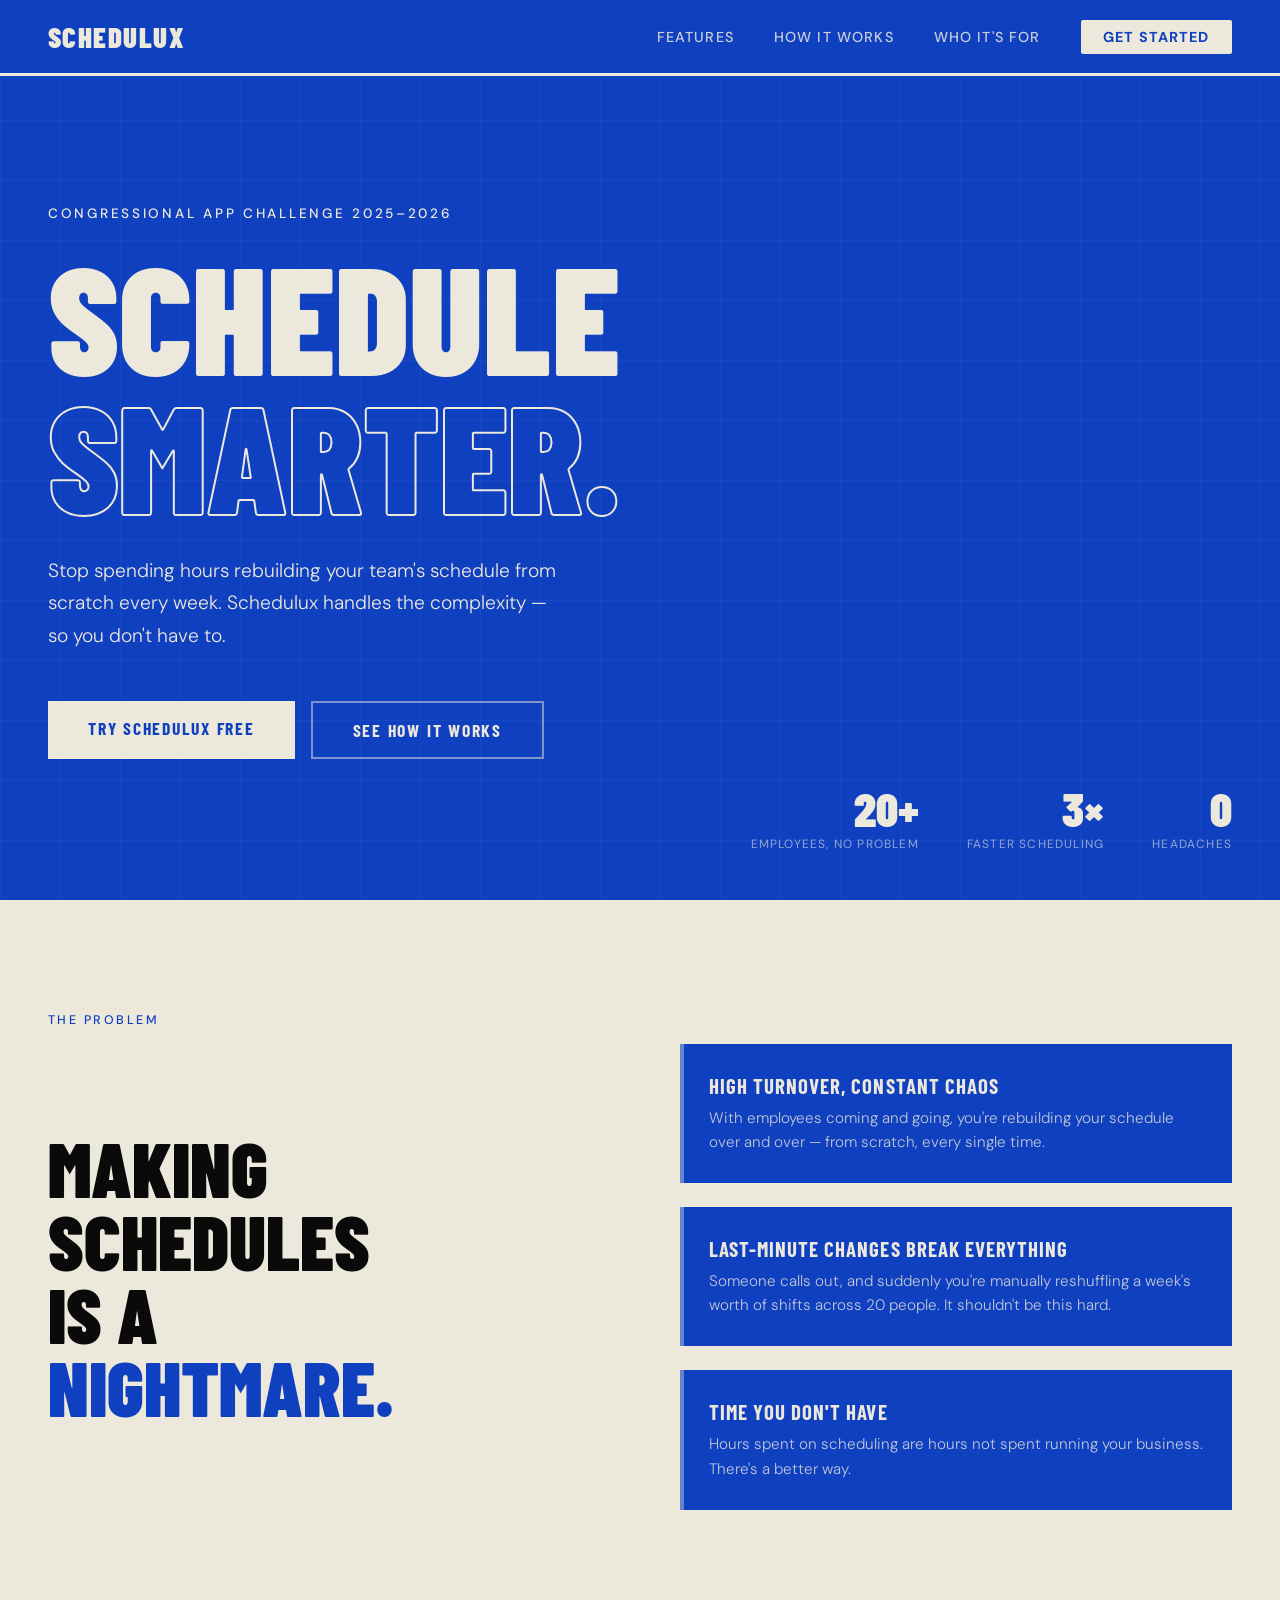
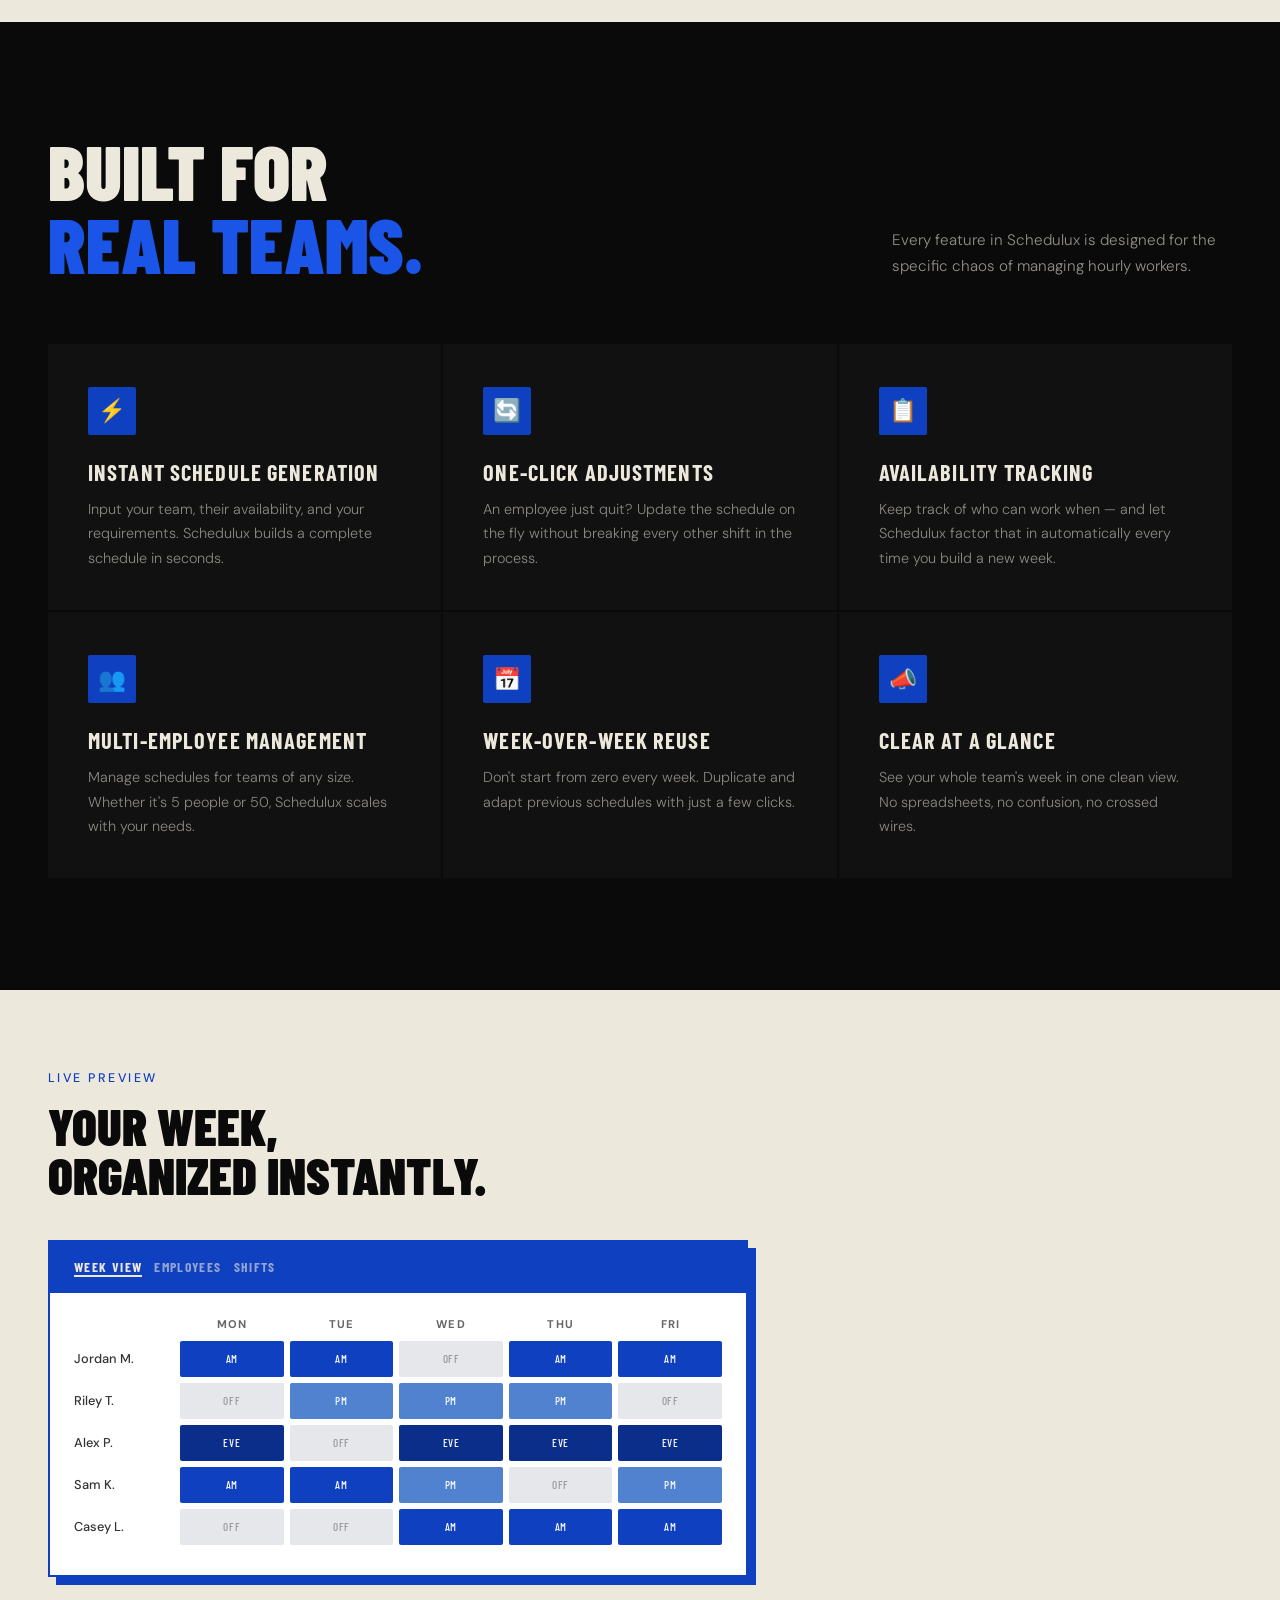
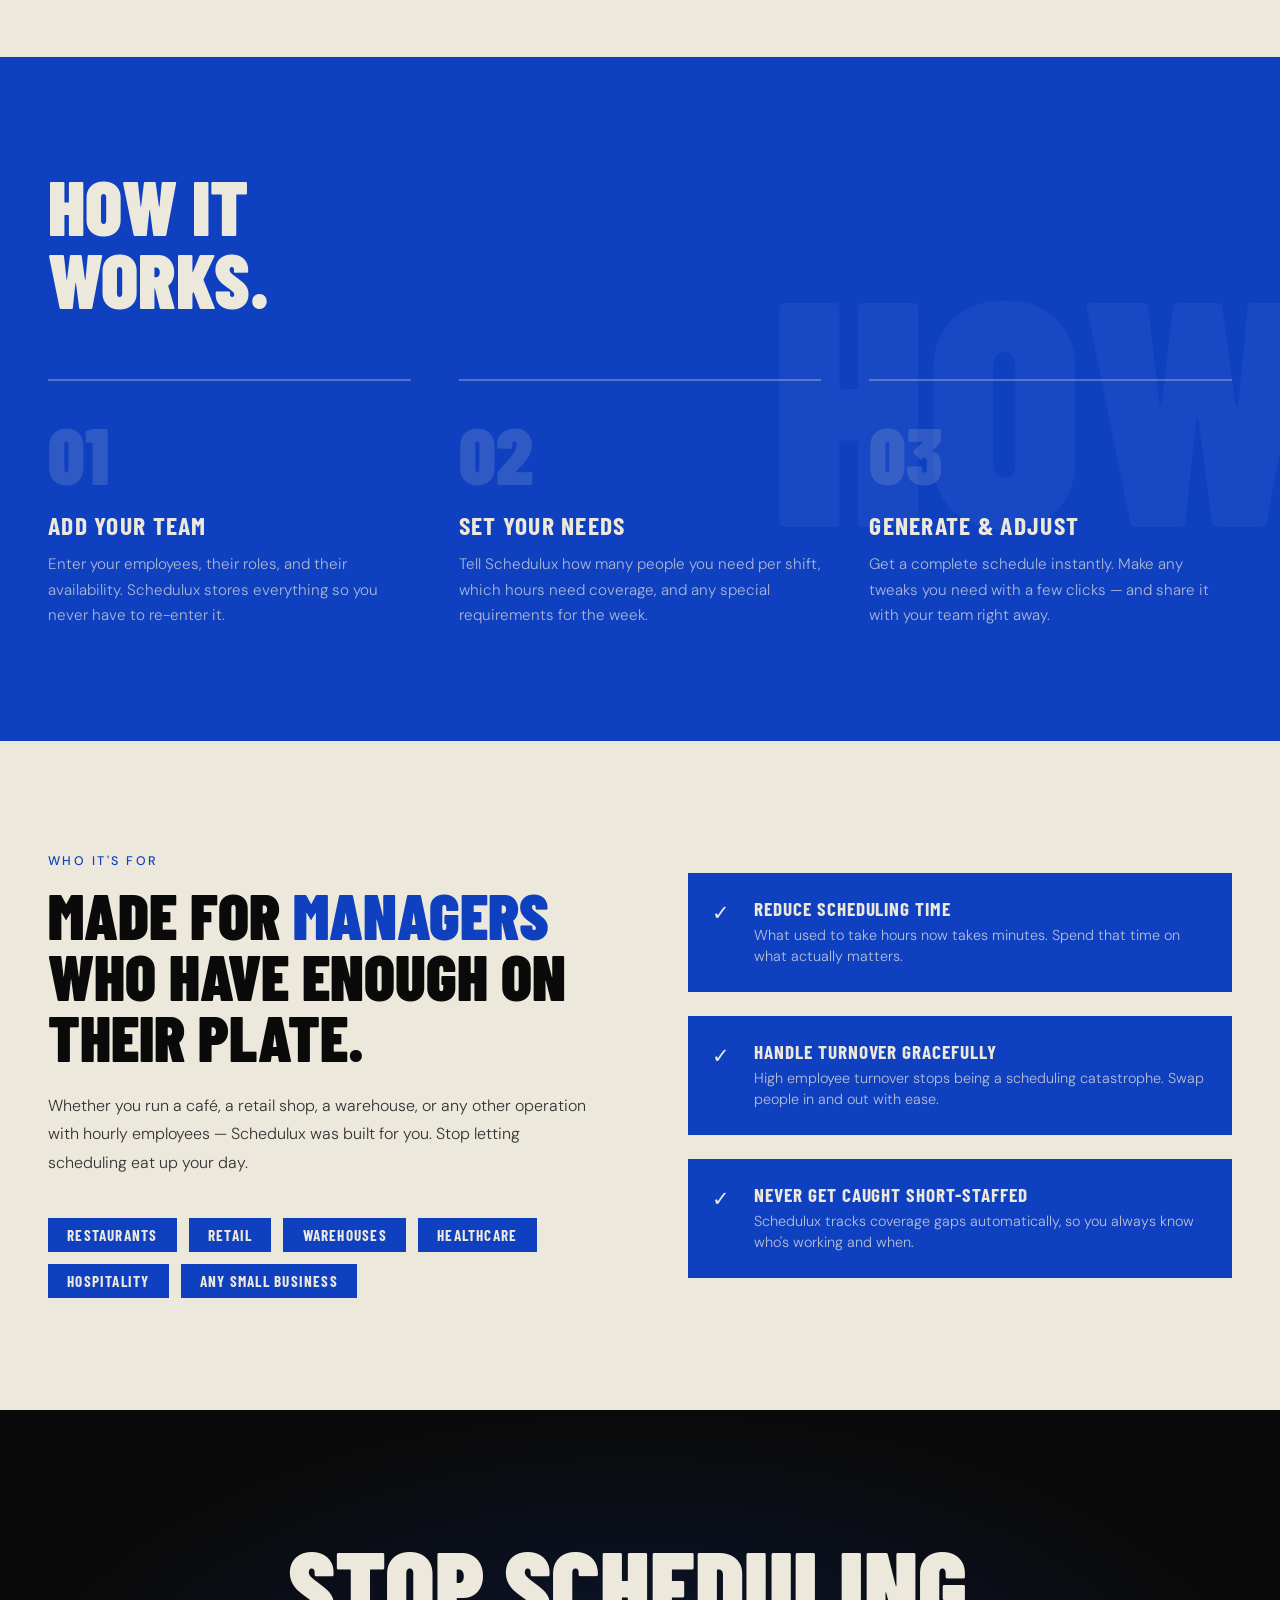
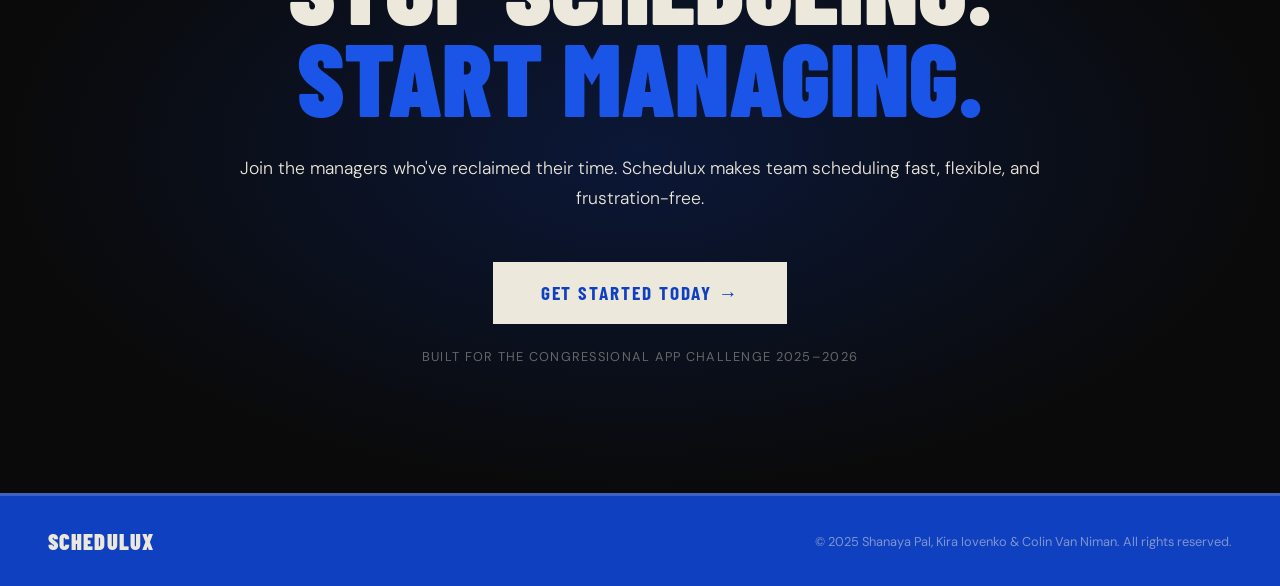
==== index.html @ 94acf09c "Add files via upload Website for schedulux" ====
<!DOCTYPE html>
<html lang="en">
<head>
<meta charset="UTF-8">
<meta name="viewport" content="width=device-width, initial-scale=1.0">
<title>Schedulux — Smarter Scheduling for Your Team</title>
<link href="https://fonts.googleapis.com/css2?family=Barlow+Condensed:wght@400;700;900&family=DM+Sans:wght@300;400;500&display=swap" rel="stylesheet">
<style>
  :root {
    --blue: #0F40C0;
    --blue-dark: #0a2e8a;
    --blue-light: #1a55e8;
    --cream: #EDE8DC;
    --cream-dark: #d4cebe;
    --white: #ffffff;
    --black: #0a0a0a;
  }

  *, *::before, *::after { box-sizing: border-box; margin: 0; padding: 0; }

  html { scroll-behavior: smooth; }

  body {
    font-family: 'DM Sans', sans-serif;
    background: var(--cream);
    color: var(--black);
    overflow-x: hidden;
  }

  /* NAV */
  nav {
    position: fixed;
    top: 0; left: 0; right: 0;
    z-index: 100;
    display: flex;
    align-items: center;
    justify-content: space-between;
    padding: 1.2rem 3rem;
    background: var(--blue);
    border-bottom: 3px solid var(--cream);
  }

  .nav-logo {
    font-family: 'Barlow Condensed', sans-serif;
    font-weight: 900;
    font-size: 1.8rem;
    color: var(--cream);
    letter-spacing: 0.05em;
    text-transform: uppercase;
  }

  .nav-links {
    display: flex;
    gap: 2.5rem;
    list-style: none;
  }

  .nav-links a {
    color: var(--cream);
    text-decoration: none;
    font-size: 0.9rem;
    font-weight: 500;
    letter-spacing: 0.08em;
    text-transform: uppercase;
    opacity: 0.85;
    transition: opacity 0.2s;
  }

  .nav-links a:hover { opacity: 1; }

  .nav-cta {
    background: var(--cream);
    color: var(--blue) !important;
    padding: 0.5rem 1.4rem;
    border-radius: 2px;
    opacity: 1 !important;
    font-weight: 700 !important;
    transition: background 0.2s, color 0.2s !important;
  }
  .nav-cta:hover { background: var(--white) !important; }

  /* HERO */
  .hero {
    min-height: 100vh;
    background: var(--blue);
    display: flex;
    align-items: center;
    padding: 8rem 3rem 4rem;
    position: relative;
    overflow: hidden;
  }

  .hero-grid {
    position: absolute;
    inset: 0;
    background-image:
      linear-gradient(rgba(255,255,255,0.04) 1px, transparent 1px),
      linear-gradient(90deg, rgba(255,255,255,0.04) 1px, transparent 1px);
    background-size: 60px 60px;
  }

  .hero-content {
    position: relative;
    z-index: 2;
    max-width: 1200px;
    margin: 0 auto;
    width: 100%;
  }

  .hero-eyebrow {
    font-family: 'DM Sans', sans-serif;
    font-size: 0.85rem;
    font-weight: 500;
    letter-spacing: 0.2em;
    text-transform: uppercase;
    color: var(--cream);
    opacity: 0.65;
    margin-bottom: 1.5rem;
    animation: fadeUp 0.8s ease both;
  }

  .hero-title {
    font-family: 'Barlow Condensed', sans-serif;
    font-weight: 900;
    font-size: clamp(5rem, 12vw, 11rem);
    line-height: 0.9;
    color: var(--cream);
    text-transform: uppercase;
    margin-bottom: 2rem;
    animation: fadeUp 0.8s 0.1s ease both;
  }

  .hero-title span {
    display: block;
    color: transparent;
    -webkit-text-stroke: 2px var(--cream);
  }

  .hero-sub {
    font-size: 1.2rem;
    color: var(--cream);
    opacity: 0.8;
    max-width: 520px;
    line-height: 1.7;
    margin-bottom: 3rem;
    font-weight: 300;
    animation: fadeUp 0.8s 0.2s ease both;
  }

  .hero-buttons {
    display: flex;
    gap: 1rem;
    animation: fadeUp 0.8s 0.3s ease both;
  }

  .btn-primary {
    background: var(--cream);
    color: var(--blue);
    padding: 1rem 2.5rem;
    font-family: 'Barlow Condensed', sans-serif;
    font-weight: 700;
    font-size: 1.1rem;
    letter-spacing: 0.1em;
    text-transform: uppercase;
    border: none;
    cursor: pointer;
    text-decoration: none;
    display: inline-block;
    transition: background 0.2s, transform 0.15s;
  }
  .btn-primary:hover { background: var(--white); transform: translateY(-2px); }

  .btn-secondary {
    background: transparent;
    color: var(--cream);
    padding: 1rem 2.5rem;
    font-family: 'Barlow Condensed', sans-serif;
    font-weight: 700;
    font-size: 1.1rem;
    letter-spacing: 0.1em;
    text-transform: uppercase;
    border: 2px solid rgba(237,232,220,0.5);
    cursor: pointer;
    text-decoration: none;
    display: inline-block;
    transition: border-color 0.2s, transform 0.15s;
  }
  .btn-secondary:hover { border-color: var(--cream); transform: translateY(-2px); }

  .hero-stats {
    position: absolute;
    right: 3rem;
    bottom: 3rem;
    display: flex;
    gap: 3rem;
    animation: fadeUp 0.8s 0.4s ease both;
  }

  .stat {
    text-align: right;
  }

  .stat-number {
    font-family: 'Barlow Condensed', sans-serif;
    font-weight: 900;
    font-size: 3rem;
    color: var(--cream);
    line-height: 1;
  }

  .stat-label {
    font-size: 0.75rem;
    color: var(--cream);
    opacity: 0.6;
    text-transform: uppercase;
    letter-spacing: 0.1em;
    margin-top: 0.25rem;
  }

  /* PROBLEM SECTION */
  .problem {
    background: var(--cream);
    padding: 7rem 3rem;
    position: relative;
  }

  .section-inner {
    max-width: 1200px;
    margin: 0 auto;
  }

  .section-tag {
    font-size: 0.78rem;
    font-weight: 500;
    letter-spacing: 0.2em;
    text-transform: uppercase;
    color: var(--blue);
    margin-bottom: 1rem;
  }

  .problem-layout {
    display: grid;
    grid-template-columns: 1fr 1fr;
    gap: 5rem;
    align-items: center;
  }

  .problem-headline {
    font-family: 'Barlow Condensed', sans-serif;
    font-weight: 900;
    font-size: clamp(3rem, 6vw, 5.5rem);
    line-height: 0.95;
    text-transform: uppercase;
    color: var(--black);
  }

  .problem-headline em {
    font-style: normal;
    color: var(--blue);
  }

  .problem-cards {
    display: flex;
    flex-direction: column;
    gap: 1.5rem;
  }

  .problem-card {
    background: var(--blue);
    padding: 1.8rem;
    color: var(--cream);
    position: relative;
    overflow: hidden;
    transition: transform 0.2s;
  }

  .problem-card::before {
    content: '';
    position: absolute;
    top: 0; left: 0;
    width: 4px;
    height: 100%;
    background: var(--cream);
    opacity: 0.4;
  }

  .problem-card:hover { transform: translateX(6px); }

  .problem-card h3 {
    font-family: 'Barlow Condensed', sans-serif;
    font-weight: 700;
    font-size: 1.3rem;
    text-transform: uppercase;
    letter-spacing: 0.05em;
    margin-bottom: 0.5rem;
  }

  .problem-card p {
    font-size: 0.95rem;
    opacity: 0.8;
    line-height: 1.6;
    font-weight: 300;
  }

  /* FEATURES */
  .features {
    background: var(--black);
    padding: 7rem 3rem;
    color: var(--cream);
  }

  .features-header {
    max-width: 1200px;
    margin: 0 auto 4rem;
    display: flex;
    justify-content: space-between;
    align-items: flex-end;
  }

  .features-title {
    font-family: 'Barlow Condensed', sans-serif;
    font-weight: 900;
    font-size: clamp(3rem, 6vw, 5rem);
    text-transform: uppercase;
    line-height: 0.95;
  }

  .features-title span { color: var(--blue-light); }

  .features-desc {
    max-width: 340px;
    font-size: 0.95rem;
    opacity: 0.6;
    line-height: 1.7;
    font-weight: 300;
  }

  .features-grid {
    max-width: 1200px;
    margin: 0 auto;
    display: grid;
    grid-template-columns: repeat(3, 1fr);
    gap: 2px;
  }

  .feature-item {
    background: #111;
    padding: 2.5rem;
    border-top: 3px solid transparent;
    transition: border-color 0.3s, background 0.3s;
    cursor: default;
  }

  .feature-item:hover {
    border-color: var(--blue-light);
    background: #161616;
  }

  .feature-icon {
    width: 48px;
    height: 48px;
    background: var(--blue);
    border-radius: 2px;
    display: flex;
    align-items: center;
    justify-content: center;
    margin-bottom: 1.5rem;
    font-size: 1.4rem;
  }

  .feature-name {
    font-family: 'Barlow Condensed', sans-serif;
    font-weight: 700;
    font-size: 1.4rem;
    text-transform: uppercase;
    letter-spacing: 0.05em;
    margin-bottom: 0.75rem;
    color: var(--cream);
  }

  .feature-desc {
    font-size: 0.9rem;
    opacity: 0.55;
    line-height: 1.7;
    font-weight: 300;
  }

  /* HOW IT WORKS */
  .how {
    background: var(--blue);
    padding: 7rem 3rem;
    color: var(--cream);
    position: relative;
    overflow: hidden;
  }

  .how::before {
    content: 'HOW';
    position: absolute;
    right: -2rem;
    top: 50%;
    transform: translateY(-50%);
    font-family: 'Barlow Condensed', sans-serif;
    font-weight: 900;
    font-size: 20rem;
    color: rgba(255,255,255,0.04);
    line-height: 1;
    pointer-events: none;
  }

  .how-inner {
    max-width: 1200px;
    margin: 0 auto;
    position: relative;
    z-index: 2;
  }

  .how-title {
    font-family: 'Barlow Condensed', sans-serif;
    font-weight: 900;
    font-size: clamp(3rem, 6vw, 5rem);
    text-transform: uppercase;
    margin-bottom: 4rem;
    line-height: 0.95;
  }

  .steps {
    display: grid;
    grid-template-columns: repeat(3, 1fr);
    gap: 3rem;
  }

  .step {
    border-top: 2px solid rgba(237,232,220,0.3);
    padding-top: 2rem;
  }

  .step-num {
    font-family: 'Barlow Condensed', sans-serif;
    font-weight: 900;
    font-size: 5rem;
    color: rgba(237,232,220,0.15);
    line-height: 1;
    margin-bottom: 1rem;
  }

  .step-title {
    font-family: 'Barlow Condensed', sans-serif;
    font-weight: 700;
    font-size: 1.6rem;
    text-transform: uppercase;
    letter-spacing: 0.05em;
    margin-bottom: 0.75rem;
  }

  .step-desc {
    font-size: 0.95rem;
    opacity: 0.7;
    line-height: 1.7;
    font-weight: 300;
  }

  /* WHO */
  .who {
    background: var(--cream);
    padding: 7rem 3rem;
  }

  .who-inner {
    max-width: 1200px;
    margin: 0 auto;
    display: grid;
    grid-template-columns: 1fr 1fr;
    gap: 6rem;
    align-items: center;
  }

  .who-title {
    font-family: 'Barlow Condensed', sans-serif;
    font-weight: 900;
    font-size: clamp(3rem, 5vw, 4.5rem);
    text-transform: uppercase;
    line-height: 0.95;
    margin-bottom: 1.5rem;
  }

  .who-title span { color: var(--blue); }

  .who-text {
    font-size: 1rem;
    line-height: 1.8;
    color: #333;
    font-weight: 300;
    margin-bottom: 2.5rem;
  }

  .audience-tags {
    display: flex;
    flex-wrap: wrap;
    gap: 0.75rem;
  }

  .tag {
    background: var(--blue);
    color: var(--cream);
    padding: 0.5rem 1.2rem;
    font-family: 'Barlow Condensed', sans-serif;
    font-weight: 700;
    font-size: 0.95rem;
    letter-spacing: 0.08em;
    text-transform: uppercase;
  }

  .benefit-list {
    display: flex;
    flex-direction: column;
    gap: 1.5rem;
  }

  .benefit-item {
    display: flex;
    gap: 1.5rem;
    align-items: flex-start;
    padding: 1.5rem;
    background: var(--blue);
    color: var(--cream);
  }

  .benefit-check {
    font-size: 1.3rem;
    flex-shrink: 0;
    margin-top: 0.1rem;
  }

  .benefit-text h4 {
    font-family: 'Barlow Condensed', sans-serif;
    font-weight: 700;
    font-size: 1.2rem;
    text-transform: uppercase;
    letter-spacing: 0.05em;
    margin-bottom: 0.3rem;
  }

  .benefit-text p {
    font-size: 0.9rem;
    opacity: 0.75;
    font-weight: 300;
    line-height: 1.5;
  }

  /* CTA */
  .cta {
    background: var(--black);
    padding: 8rem 3rem;
    text-align: center;
    position: relative;
    overflow: hidden;
  }

  .cta::before {
    content: '';
    position: absolute;
    inset: 0;
    background: radial-gradient(ellipse at center, var(--blue) 0%, transparent 70%);
    opacity: 0.25;
  }

  .cta-inner {
    position: relative;
    z-index: 2;
    max-width: 800px;
    margin: 0 auto;
  }

  .cta-title {
    font-family: 'Barlow Condensed', sans-serif;
    font-weight: 900;
    font-size: clamp(3.5rem, 8vw, 7rem);
    text-transform: uppercase;
    color: var(--cream);
    line-height: 0.9;
    margin-bottom: 2rem;
  }

  .cta-title span { color: var(--blue-light); }

  .cta-sub {
    font-size: 1.1rem;
    color: var(--cream);
    opacity: 0.6;
    font-weight: 300;
    margin-bottom: 3rem;
    line-height: 1.7;
  }

  /* FOOTER */
  footer {
    background: var(--blue);
    padding: 2rem 3rem;
    display: flex;
    justify-content: space-between;
    align-items: center;
    border-top: 3px solid rgba(237,232,220,0.2);
  }

  .footer-logo {
    font-family: 'Barlow Condensed', sans-serif;
    font-weight: 900;
    font-size: 1.4rem;
    color: var(--cream);
    letter-spacing: 0.05em;
    text-transform: uppercase;
  }

  .footer-copy {
    font-size: 0.8rem;
    color: var(--cream);
    opacity: 0.5;
  }

  /* ANIMATIONS */
  @keyframes fadeUp {
    from { opacity: 0; transform: translateY(30px); }
    to { opacity: 1; transform: translateY(0); }
  }

  .reveal {
    opacity: 0;
    transform: translateY(40px);
    transition: opacity 0.7s ease, transform 0.7s ease;
  }

  .reveal.visible {
    opacity: 1;
    transform: translateY(0);
  }

  /* SCHEDULE PREVIEW WIDGET */
  .schedule-preview {
    background: var(--white);
    border: 2px solid var(--blue);
    padding: 0;
    overflow: hidden;
    box-shadow: 8px 8px 0 var(--blue);
  }

  .schedule-header {
    background: var(--blue);
    padding: 1rem 1.5rem;
    display: flex;
    gap: 0.75rem;
  }

  .schedule-header span {
    font-family: 'Barlow Condensed', sans-serif;
    font-weight: 700;
    font-size: 0.85rem;
    text-transform: uppercase;
    letter-spacing: 0.1em;
    color: rgba(237,232,220,0.6);
  }

  .schedule-header span.active {
    color: var(--cream);
    border-bottom: 2px solid var(--cream);
  }

  .schedule-body {
    padding: 1.5rem;
  }

  .schedule-row {
    display: grid;
    grid-template-columns: 100px repeat(5, 1fr);
    gap: 6px;
    margin-bottom: 6px;
    align-items: center;
  }

  .schedule-name {
    font-size: 0.8rem;
    font-weight: 500;
    color: #333;
    white-space: nowrap;
    overflow: hidden;
    text-overflow: ellipsis;
  }

  .shift {
    height: 36px;
    border-radius: 2px;
    display: flex;
    align-items: center;
    justify-content: center;
    font-size: 0.7rem;
    font-weight: 500;
    color: white;
    font-family: 'Barlow Condensed', sans-serif;
    letter-spacing: 0.05em;
  }

  .shift-morning { background: var(--blue); }
  .shift-afternoon { background: #2563c4; opacity: 0.8; }
  .shift-off { background: #e5e7eb; color: #999; }
  .shift-evening { background: var(--blue-dark); }

  .day-headers {
    display: grid;
    grid-template-columns: 100px repeat(5, 1fr);
    gap: 6px;
    margin-bottom: 10px;
  }

  .day-header {
    font-size: 0.7rem;
    font-weight: 700;
    letter-spacing: 0.1em;
    text-transform: uppercase;
    color: #666;
    text-align: center;
  }

  @media (max-width: 768px) {
    nav { padding: 1rem 1.5rem; }
    .nav-links { display: none; }
    .hero { padding: 7rem 1.5rem 3rem; }
    .hero-stats { display: none; }
    .problem-layout, .who-inner { grid-template-columns: 1fr; gap: 3rem; }
    .features-grid, .steps { grid-template-columns: 1fr; }
    .features-header { flex-direction: column; gap: 1.5rem; align-items: flex-start; }
    footer { flex-direction: column; gap: 1rem; text-align: center; }
  }
</style>
</head>
<body>

<!-- NAV -->
<nav>
  <div class="nav-logo">Schedulux</div>
  <ul class="nav-links">
    <li><a href="#features">Features</a></li>
    <li><a href="#how">How It Works</a></li>
    <li><a href="#who">Who It's For</a></li>
    <li><a href="#cta" class="nav-cta">Get Started</a></li>
  </ul>
</nav>

<!-- HERO -->
<section class="hero">
  <div class="hero-grid"></div>
  <div class="hero-content">
    <p class="hero-eyebrow">Congressional App Challenge 2025–2026</p>
    <h1 class="hero-title">
      Schedule
      <span>Smarter.</span>
    </h1>
    <p class="hero-sub">Stop spending hours rebuilding your team's schedule from scratch every week. Schedulux handles the complexity — so you don't have to.</p>
    <div class="hero-buttons">
      <a href="#cta" class="btn-primary">Try Schedulux Free</a>
      <a href="#how" class="btn-secondary">See How It Works</a>
    </div>
  </div>
  <div class="hero-stats">
    <div class="stat">
      <div class="stat-number">20+</div>
      <div class="stat-label">Employees, no problem</div>
    </div>
    <div class="stat">
      <div class="stat-number">3×</div>
      <div class="stat-label">Faster scheduling</div>
    </div>
    <div class="stat">
      <div class="stat-number">0</div>
      <div class="stat-label">Headaches</div>
    </div>
  </div>
</section>

<!-- PROBLEM -->
<section class="problem">
  <div class="section-inner">
    <p class="section-tag reveal">The Problem</p>
    <div class="problem-layout">
      <h2 class="problem-headline reveal">
        Making schedules<br>is a<br><em>nightmare.</em>
      </h2>
      <div class="problem-cards">
        <div class="problem-card reveal">
          <h3>High Turnover, Constant Chaos</h3>
          <p>With employees coming and going, you're rebuilding your schedule over and over — from scratch, every single time.</p>
        </div>
        <div class="problem-card reveal">
          <h3>Last-Minute Changes Break Everything</h3>
          <p>Someone calls out, and suddenly you're manually reshuffling a week's worth of shifts across 20 people. It shouldn't be this hard.</p>
        </div>
        <div class="problem-card reveal">
          <h3>Time You Don't Have</h3>
          <p>Hours spent on scheduling are hours not spent running your business. There's a better way.</p>
        </div>
      </div>
    </div>
  </div>
</section>

<!-- FEATURES -->
<section class="features" id="features">
  <div class="features-header reveal">
    <h2 class="features-title">Built for<br><span>Real Teams.</span></h2>
    <p class="features-desc">Every feature in Schedulux is designed for the specific chaos of managing hourly workers.</p>
  </div>
  <div class="features-grid">
    <div class="feature-item reveal">
      <div class="feature-icon">⚡</div>
      <div class="feature-name">Instant Schedule Generation</div>
      <p class="feature-desc">Input your team, their availability, and your requirements. Schedulux builds a complete schedule in seconds.</p>
    </div>
    <div class="feature-item reveal">
      <div class="feature-icon">🔄</div>
      <div class="feature-name">One-Click Adjustments</div>
      <p class="feature-desc">An employee just quit? Update the schedule on the fly without breaking every other shift in the process.</p>
    </div>
    <div class="feature-item reveal">
      <div class="feature-icon">📋</div>
      <div class="feature-name">Availability Tracking</div>
      <p class="feature-desc">Keep track of who can work when — and let Schedulux factor that in automatically every time you build a new week.</p>
    </div>
    <div class="feature-item reveal">
      <div class="feature-icon">👥</div>
      <div class="feature-name">Multi-Employee Management</div>
      <p class="feature-desc">Manage schedules for teams of any size. Whether it's 5 people or 50, Schedulux scales with your needs.</p>
    </div>
    <div class="feature-item reveal">
      <div class="feature-icon">📅</div>
      <div class="feature-name">Week-Over-Week Reuse</div>
      <p class="feature-desc">Don't start from zero every week. Duplicate and adapt previous schedules with just a few clicks.</p>
    </div>
    <div class="feature-item reveal">
      <div class="feature-icon">📣</div>
      <div class="feature-name">Clear at a Glance</div>
      <p class="feature-desc">See your whole team's week in one clean view. No spreadsheets, no confusion, no crossed wires.</p>
    </div>
  </div>
</section>

<!-- SCHEDULE PREVIEW -->
<section style="background: var(--cream); padding: 5rem 3rem;">
  <div class="section-inner">
    <p class="section-tag reveal">Live Preview</p>
    <p class="reveal" style="font-family: 'Barlow Condensed', sans-serif; font-weight:900; font-size: clamp(2rem,4vw,3.5rem); text-transform:uppercase; margin-bottom:2.5rem; line-height:0.95;">Your Week, <br>Organized Instantly.</p>
    <div class="schedule-preview reveal" style="max-width: 700px;">
      <div class="schedule-header">
        <span class="active">Week View</span>
        <span>Employees</span>
        <span>Shifts</span>
      </div>
      <div class="schedule-body">
        <div class="day-headers">
          <div></div>
          <div class="day-header">Mon</div>
          <div class="day-header">Tue</div>
          <div class="day-header">Wed</div>
          <div class="day-header">Thu</div>
          <div class="day-header">Fri</div>
        </div>
        <div class="schedule-row">
          <div class="schedule-name">Jordan M.</div>
          <div class="shift shift-morning">AM</div>
          <div class="shift shift-morning">AM</div>
          <div class="shift shift-off">OFF</div>
          <div class="shift shift-morning">AM</div>
          <div class="shift shift-morning">AM</div>
        </div>
        <div class="schedule-row">
          <div class="schedule-name">Riley T.</div>
          <div class="shift shift-off">OFF</div>
          <div class="shift shift-afternoon">PM</div>
          <div class="shift shift-afternoon">PM</div>
          <div class="shift shift-afternoon">PM</div>
          <div class="shift shift-off">OFF</div>
        </div>
        <div class="schedule-row">
          <div class="schedule-name">Alex P.</div>
          <div class="shift shift-evening">EVE</div>
          <div class="shift shift-off">OFF</div>
          <div class="shift shift-evening">EVE</div>
          <div class="shift shift-evening">EVE</div>
          <div class="shift shift-evening">EVE</div>
        </div>
        <div class="schedule-row">
          <div class="schedule-name">Sam K.</div>
          <div class="shift shift-morning">AM</div>
          <div class="shift shift-morning">AM</div>
          <div class="shift shift-afternoon">PM</div>
          <div class="shift shift-off">OFF</div>
          <div class="shift shift-afternoon">PM</div>
        </div>
        <div class="schedule-row">
          <div class="schedule-name">Casey L.</div>
          <div class="shift shift-off">OFF</div>
          <div class="shift shift-off">OFF</div>
          <div class="shift shift-morning">AM</div>
          <div class="shift shift-morning">AM</div>
          <div class="shift shift-morning">AM</div>
        </div>
      </div>
    </div>
  </div>
</section>

<!-- HOW IT WORKS -->
<section class="how" id="how">
  <div class="how-inner">
    <h2 class="how-title reveal">How It<br>Works.</h2>
    <div class="steps">
      <div class="step reveal">
        <div class="step-num">01</div>
        <h3 class="step-title">Add Your Team</h3>
        <p class="step-desc">Enter your employees, their roles, and their availability. Schedulux stores everything so you never have to re-enter it.</p>
      </div>
      <div class="step reveal">
        <div class="step-num">02</div>
        <h3 class="step-title">Set Your Needs</h3>
        <p class="step-desc">Tell Schedulux how many people you need per shift, which hours need coverage, and any special requirements for the week.</p>
      </div>
      <div class="step reveal">
        <div class="step-num">03</div>
        <h3 class="step-title">Generate & Adjust</h3>
        <p class="step-desc">Get a complete schedule instantly. Make any tweaks you need with a few clicks — and share it with your team right away.</p>
      </div>
    </div>
  </div>
</section>

<!-- WHO IT HELPS -->
<section class="who" id="who">
  <div class="who-inner">
    <div>
      <p class="section-tag reveal">Who It's For</p>
      <h2 class="who-title reveal">Made for <span>managers</span> who have enough on their plate.</h2>
      <p class="who-text reveal">Whether you run a café, a retail shop, a warehouse, or any other operation with hourly employees — Schedulux was built for you. Stop letting scheduling eat up your day.</p>
      <div class="audience-tags reveal">
        <span class="tag">Restaurants</span>
        <span class="tag">Retail</span>
        <span class="tag">Warehouses</span>
        <span class="tag">Healthcare</span>
        <span class="tag">Hospitality</span>
        <span class="tag">Any Small Business</span>
      </div>
    </div>
    <div class="benefit-list">
      <div class="benefit-item reveal">
        <div class="benefit-check">✓</div>
        <div class="benefit-text">
          <h4>Reduce Scheduling Time</h4>
          <p>What used to take hours now takes minutes. Spend that time on what actually matters.</p>
        </div>
      </div>
      <div class="benefit-item reveal">
        <div class="benefit-check">✓</div>
        <div class="benefit-text">
          <h4>Handle Turnover Gracefully</h4>
          <p>High employee turnover stops being a scheduling catastrophe. Swap people in and out with ease.</p>
        </div>
      </div>
      <div class="benefit-item reveal">
        <div class="benefit-check">✓</div>
        <div class="benefit-text">
          <h4>Never Get Caught Short-Staffed</h4>
          <p>Schedulux tracks coverage gaps automatically, so you always know who's working and when.</p>
        </div>
      </div>
    </div>
  </div>
</section>

<!-- CTA -->
<section class="cta" id="cta">
  <div class="cta-inner">
    <h2 class="cta-title reveal">Stop Scheduling.<br><span>Start Managing.</span></h2>
    <p class="cta-sub reveal">Join the managers who've reclaimed their time. Schedulux makes team scheduling fast, flexible, and frustration-free.</p>
    <div class="reveal">
      <a href="#" class="btn-primary" style="font-size:1.2rem; padding: 1.2rem 3rem;">Get Started Today →</a>
    </div>
    <p class="reveal" style="margin-top:1.5rem; font-size:0.8rem; color:var(--cream); opacity:0.4; letter-spacing:0.1em; text-transform:uppercase;">Built for the Congressional App Challenge 2025–2026</p>
  </div>
</section>

<!-- FOOTER -->
<footer>
  <div class="footer-logo">Schedulux</div>
  <p class="footer-copy">© 2025 Shanaya Pal, Kira Iovenko & Colin Van Niman. All rights reserved.</p>
</footer>

<script>
  // Scroll reveal
  const reveals = document.querySelectorAll('.reveal');
  const observer = new IntersectionObserver((entries) => {
    entries.forEach((entry, i) => {
      if (entry.isIntersecting) {
        setTimeout(() => entry.target.classList.add('visible'), 80);
        observer.unobserve(entry.target);
      }
    });
  }, { threshold: 0.12 });
  reveals.forEach(el => observer.observe(el));

  // Stagger siblings
  document.querySelectorAll('.problem-card, .feature-item, .step, .benefit-item').forEach((el, i) => {
    el.style.transitionDelay = `${(i % 3) * 0.12}s`;
  });
</script>
</body>
</html>
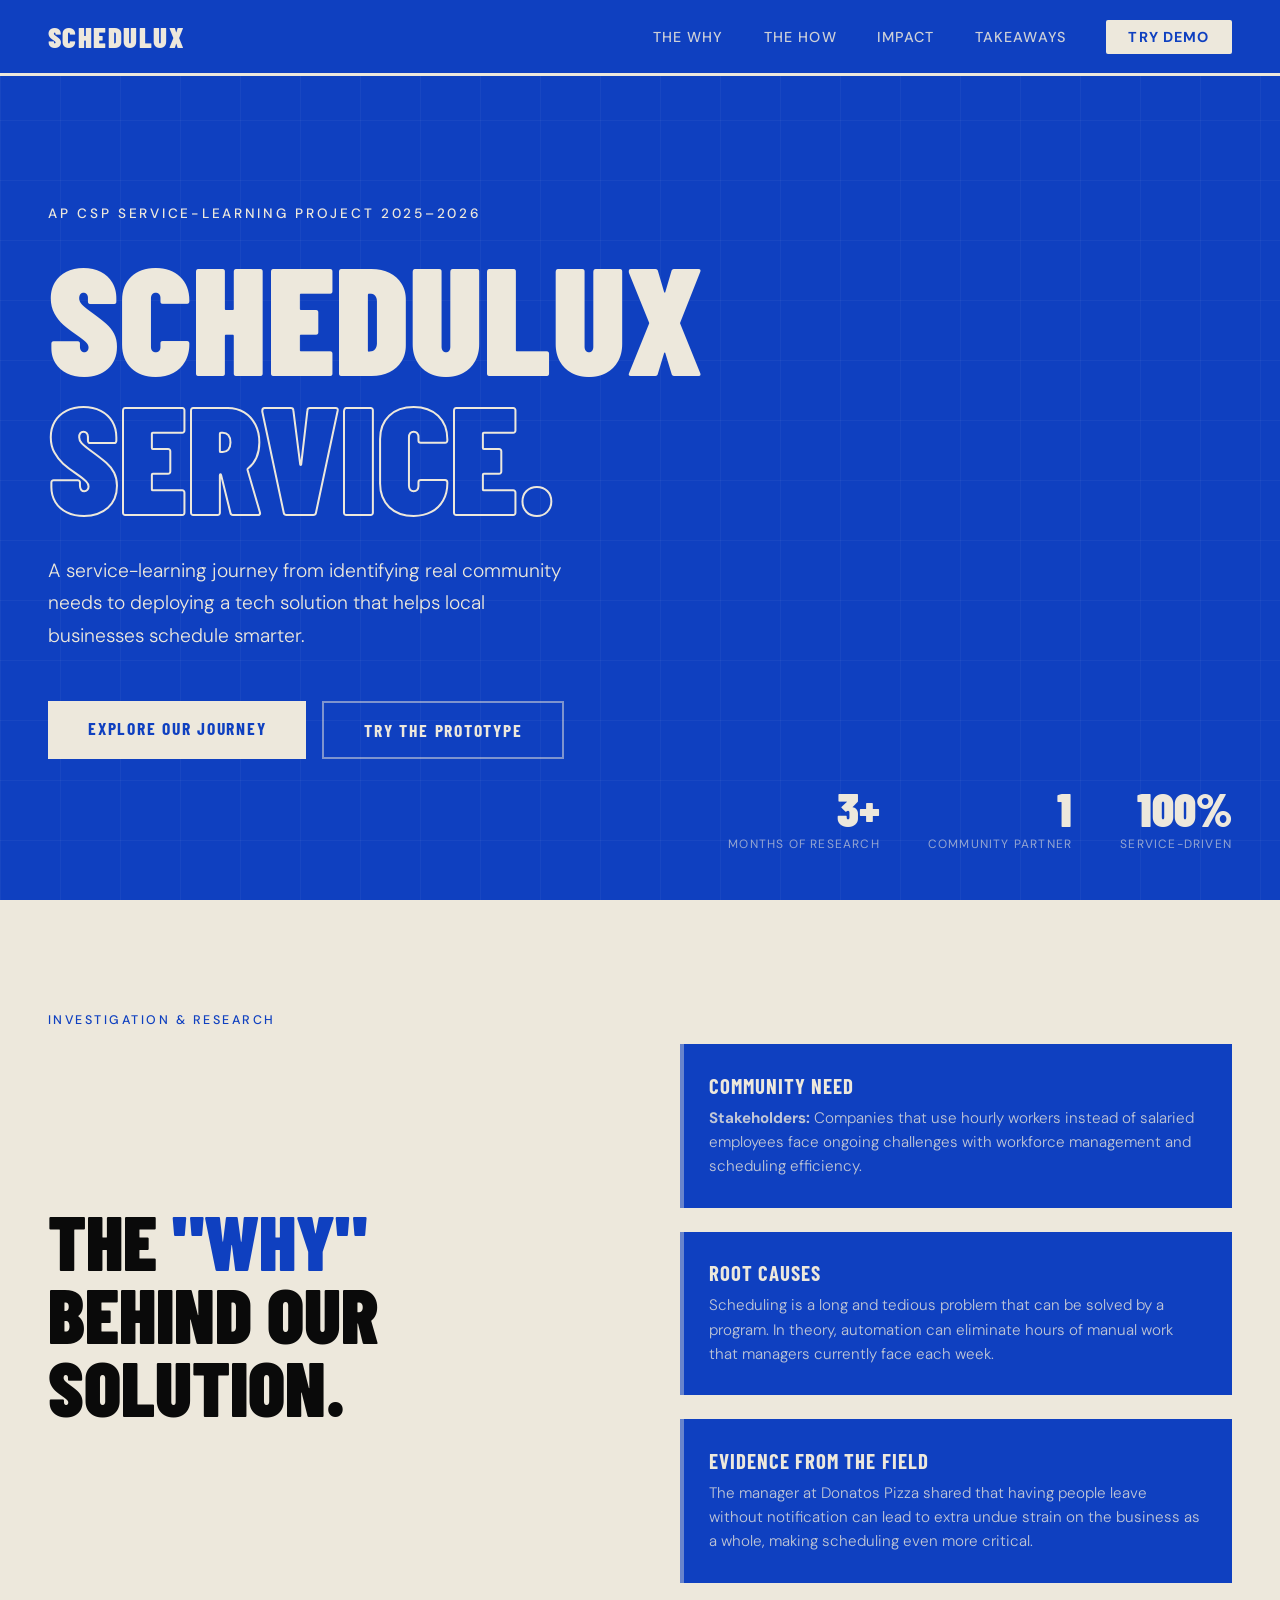
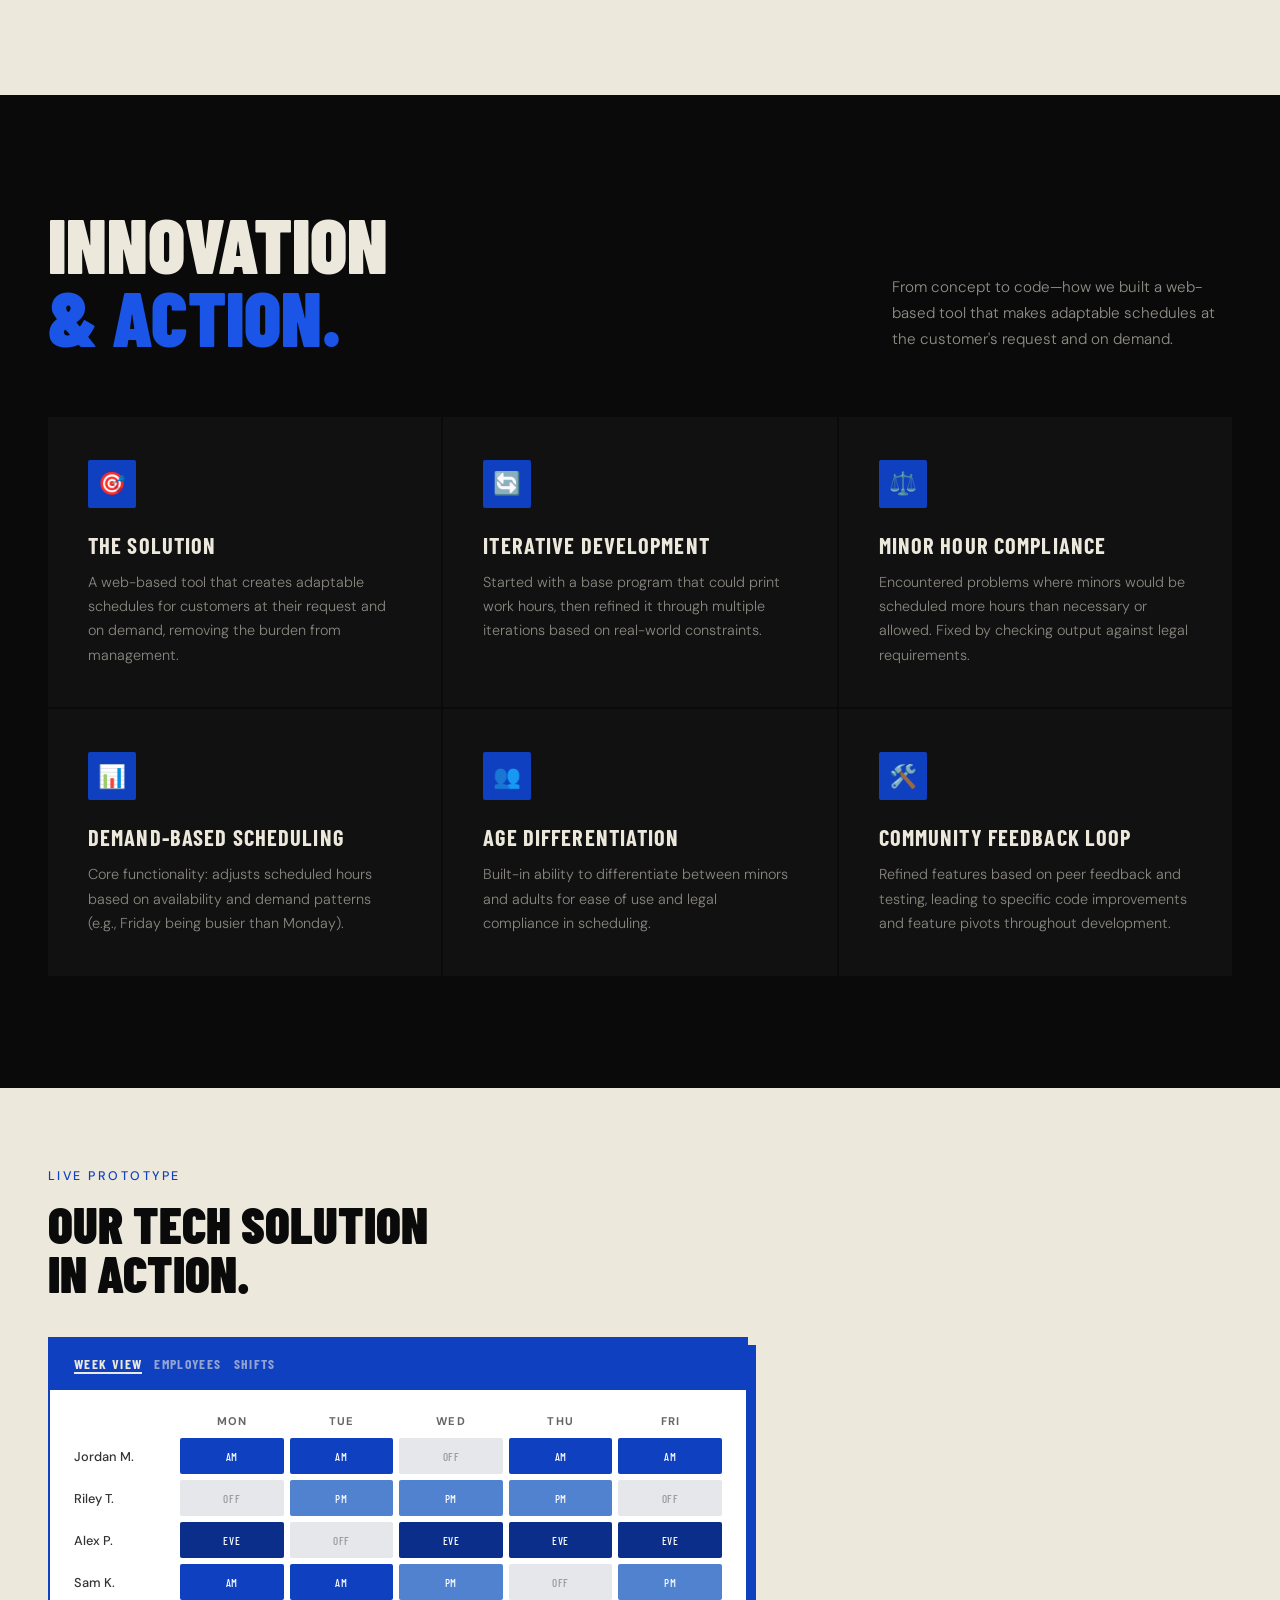
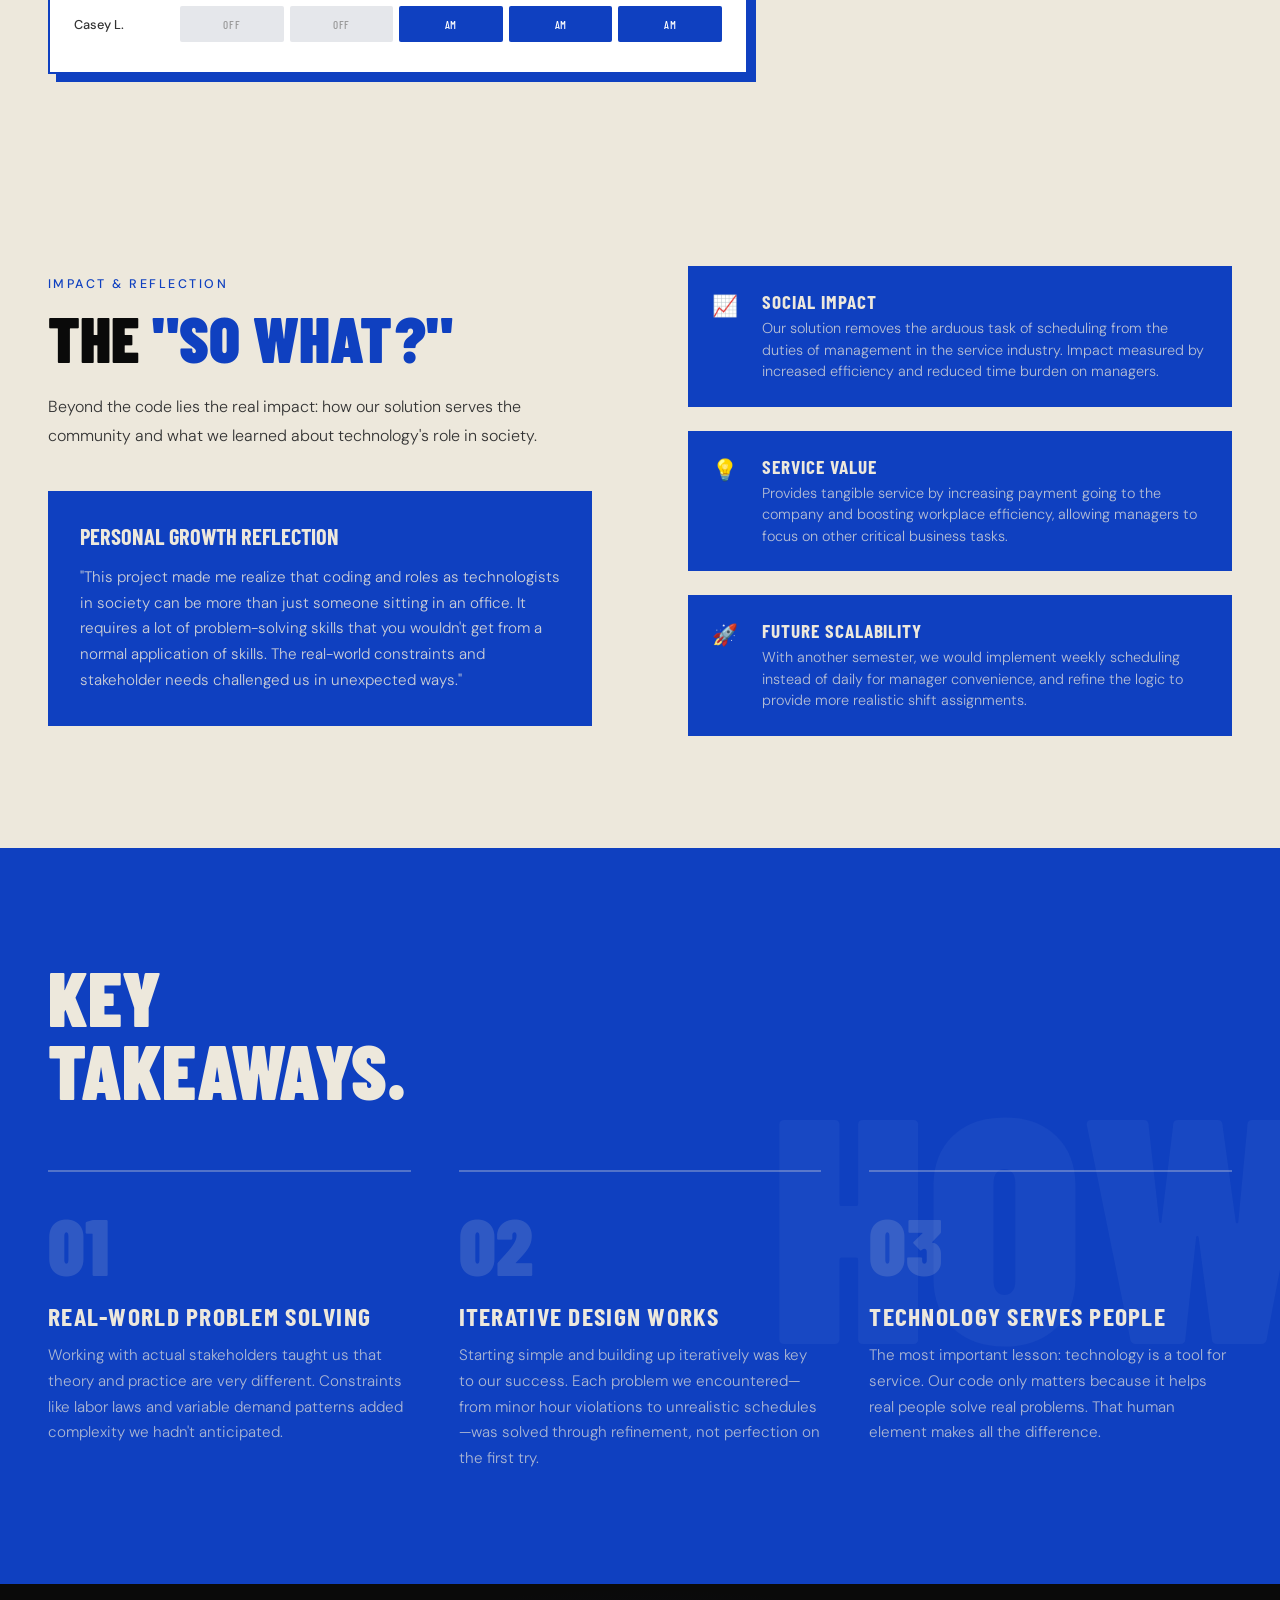
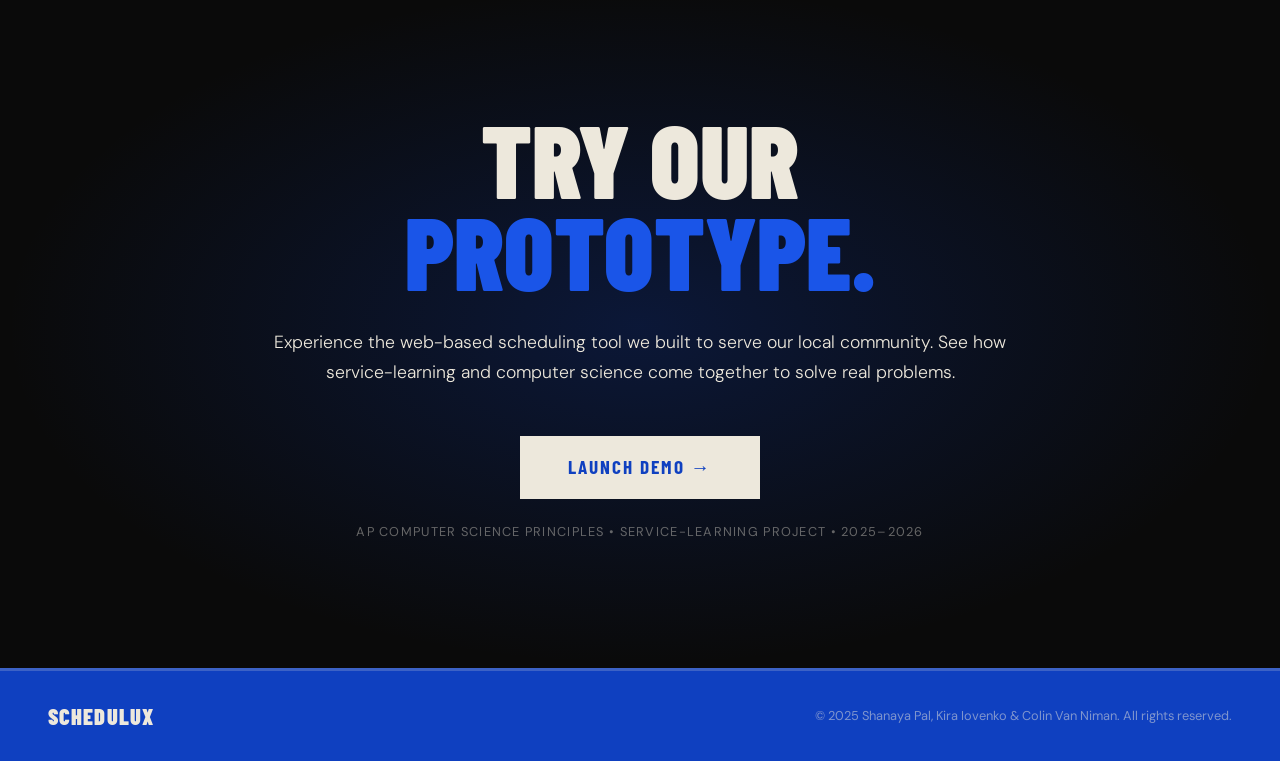
==== commit a5c7911e: "Add GitHub Pages deployment workflow and update site content" ====
--- a/index.html
+++ b/index.html
@@ -1,4 +1,4 @@
-<!DOCTYPE html>
+ <!DOCTYPE html>
 <html lang="en">
 <head>
 <meta charset="UTF-8">
@@ -738,10 +738,11 @@
 <nav>
   <div class="nav-logo">Schedulux</div>
   <ul class="nav-links">
-    <li><a href="#features">Features</a></li>
-    <li><a href="#how">How It Works</a></li>
-    <li><a href="#who">Who It's For</a></li>
-    <li><a href="#cta" class="nav-cta">Get Started</a></li>
+    <li><a href="#why">The Why</a></li>
+    <li><a href="#how">The How</a></li>
+    <li><a href="#impact">Impact</a></li>
+    <li><a href="#takeaways">Takeaways</a></li>
+    <li><a href="#demo" class="nav-cta">Try Demo</a></li>
   </ul>
 </nav>
 
@@ -749,95 +750,95 @@
 <section class="hero">
   <div class="hero-grid"></div>
   <div class="hero-content">
-    <p class="hero-eyebrow">Congressional App Challenge 2025–2026</p>
+    <p class="hero-eyebrow">AP CSP Service-Learning Project 2025–2026</p>
     <h1 class="hero-title">
-      Schedule
-      <span>Smarter.</span>
+      Schedulux
+      <span>Service.</span>
     </h1>
-    <p class="hero-sub">Stop spending hours rebuilding your team's schedule from scratch every week. Schedulux handles the complexity — so you don't have to.</p>
+    <p class="hero-sub">A service-learning journey from identifying real community needs to deploying a tech solution that helps local businesses schedule smarter.</p>
     <div class="hero-buttons">
-      <a href="#cta" class="btn-primary">Try Schedulux Free</a>
-      <a href="#how" class="btn-secondary">See How It Works</a>
+      <a href="#why" class="btn-primary">Explore Our Journey</a>
+      <a href="#demo" class="btn-secondary">Try the Prototype</a>
     </div>
   </div>
   <div class="hero-stats">
     <div class="stat">
-      <div class="stat-number">20+</div>
-      <div class="stat-label">Employees, no problem</div>
+      <div class="stat-number">3+</div>
+      <div class="stat-label">Months of Research</div>
     </div>
     <div class="stat">
-      <div class="stat-number">3×</div>
-      <div class="stat-label">Faster scheduling</div>
+      <div class="stat-number">1</div>
+      <div class="stat-label">Community Partner</div>
     </div>
     <div class="stat">
-      <div class="stat-number">0</div>
-      <div class="stat-label">Headaches</div>
+      <div class="stat-number">100%</div>
+      <div class="stat-label">Service-Driven</div>
     </div>
   </div>
 </section>
 
-<!-- PROBLEM -->
-<section class="problem">
+<!-- INVESTIGATION & RESEARCH -->
+<section class="problem" id="why">
   <div class="section-inner">
-    <p class="section-tag reveal">The Problem</p>
+    <p class="section-tag reveal">Investigation & Research</p>
     <div class="problem-layout">
       <h2 class="problem-headline reveal">
-        Making schedules<br>is a<br><em>nightmare.</em>
+        The <em>"Why"</em><br>Behind Our<br>Solution.
       </h2>
       <div class="problem-cards">
         <div class="problem-card reveal">
-          <h3>High Turnover, Constant Chaos</h3>
-          <p>With employees coming and going, you're rebuilding your schedule over and over — from scratch, every single time.</p>
+          <h3>Community Need</h3>
+          <p><strong>Stakeholders:</strong> Companies that use hourly workers instead of salaried employees face ongoing challenges with workforce management and scheduling efficiency.</p>
         </div>
         <div class="problem-card reveal">
-          <h3>Last-Minute Changes Break Everything</h3>
-          <p>Someone calls out, and suddenly you're manually reshuffling a week's worth of shifts across 20 people. It shouldn't be this hard.</p>
+          <h3>Root Causes</h3>
+          <p>Scheduling is a long and tedious problem that can be solved by a program. In theory, automation can eliminate hours of manual work that managers currently face each week.</p>
         </div>
         <div class="problem-card reveal">
-          <h3>Time You Don't Have</h3>
-          <p>Hours spent on scheduling are hours not spent running your business. There's a better way.</p>
+          <h3>Evidence from the Field</h3>
+          <p>The manager at Donatos Pizza shared that having people leave without notification can lead to extra undue strain on the business as a whole, making scheduling even more critical.</p>
         </div>
       </div>
     </div>
   </div>
 </section>
 
-<!-- FEATURES -->
-<section class="features" id="features">
+<!-- INNOVATION & ACTION -->
+<section class="features" id="how">
   <div class="features-header reveal">
-    <h2 class="features-title">Built for<br><span>Real Teams.</span></h2>
-    <p class="features-desc">Every feature in Schedulux is designed for the specific chaos of managing hourly workers.</p>
+    <h2 class="features-title">Innovation<br><span>& Action.</span></h2>
+    <p class="features-desc">From concept to code—how we built a web-based tool that makes adaptable schedules at the customer's request and on demand.</p>
   </div>
   <div class="features-grid">
     <div class="feature-item reveal">
-      <div class="feature-icon">⚡</div>
-      <div class="feature-name">Instant Schedule Generation</div>
-      <p class="feature-desc">Input your team, their availability, and your requirements. Schedulux builds a complete schedule in seconds.</p>
+      <div class="feature-icon">🎯</div>
+      <div class="feature-name">The Solution</div>
+      <p class="feature-desc">A web-based tool that creates adaptable schedules for customers at their request and on demand, removing the burden from management.</p>
     </div>
     <div class="feature-item reveal">
       <div class="feature-icon">🔄</div>
-      <div class="feature-name">One-Click Adjustments</div>
-      <p class="feature-desc">An employee just quit? Update the schedule on the fly without breaking every other shift in the process.</p>
+      <div class="feature-name">Iterative Development</div>
+      <p class="feature-desc">Started with a base program that could print work hours, then refined it through multiple iterations based on real-world constraints.</p>
     </div>
     <div class="feature-item reveal">
-      <div class="feature-icon">📋</div>
-      <div class="feature-name">Availability Tracking</div>
-      <p class="feature-desc">Keep track of who can work when — and let Schedulux factor that in automatically every time you build a new week.</p>
+      <div class="feature-icon">⚖️</div>
+      <div class="feature-name">Minor Hour Compliance</div>
+      <p class="feature-desc">Encountered problems where minors would be scheduled more hours than necessary or allowed. Fixed by checking output against legal requirements.</p>
+    </div>
+    <div class="feature-item reveal">
+      <div class="feature-icon">📊</div>
+      <div class="feature-name">Demand-Based Scheduling</div>
+      <p class="feature-desc">Core functionality: adjusts scheduled hours based on availability and demand patterns (e.g., Friday being busier than Monday).</p>
     </div>
     <div class="feature-item reveal">
       <div class="feature-icon">👥</div>
-      <div class="feature-name">Multi-Employee Management</div>
-      <p class="feature-desc">Manage schedules for teams of any size. Whether it's 5 people or 50, Schedulux scales with your needs.</p>
+      <div class="feature-name">Age Differentiation</div>
+      <p class="feature-desc">Built-in ability to differentiate between minors and adults for ease of use and legal compliance in scheduling.</p>
     </div>
     <div class="feature-item reveal">
-      <div class="feature-icon">📅</div>
-      <div class="feature-name">Week-Over-Week Reuse</div>
-      <p class="feature-desc">Don't start from zero every week. Duplicate and adapt previous schedules with just a few clicks.</p>
-    </div>
-    <div class="feature-item reveal">
-      <div class="feature-icon">📣</div>
-      <div class="feature-name">Clear at a Glance</div>
-      <p class="feature-desc">See your whole team's week in one clean view. No spreadsheets, no confusion, no crossed wires.</p>
+      <div class="feature-icon">🛠️</div>
+      <div class="feature-name">Community Feedback Loop</div>
+      <p class="feature-desc">Refined features based on peer feedback and testing, leading to specific code improvements and feature pivots throughout development.</p>
     </div>
   </div>
 </section>
@@ -845,8 +846,8 @@
 <!-- SCHEDULE PREVIEW -->
 <section style="background: var(--cream); padding: 5rem 3rem;">
   <div class="section-inner">
-    <p class="section-tag reveal">Live Preview</p>
-    <p class="reveal" style="font-family: 'Barlow Condensed', sans-serif; font-weight:900; font-size: clamp(2rem,4vw,3.5rem); text-transform:uppercase; margin-bottom:2.5rem; line-height:0.95;">Your Week, <br>Organized Instantly.</p>
+    <p class="section-tag reveal">Live Prototype</p>
+    <p class="reveal" style="font-family: 'Barlow Condensed', sans-serif; font-weight:900; font-size: clamp(2rem,4vw,3.5rem); text-transform:uppercase; margin-bottom:2.5rem; line-height:0.95;">Our Tech Solution<br>in Action.</p>
     <div class="schedule-preview reveal" style="max-width: 700px;">
       <div class="schedule-header">
         <span class="active">Week View</span>
@@ -907,81 +908,77 @@
   </div>
 </section>
 
-<!-- HOW IT WORKS -->
-<section class="how" id="how">
+<!-- IMPACT & REFLECTION -->
+<section class="who" id="impact">
+  <div class="who-inner">
+    <div>
+      <p class="section-tag reveal">Impact & Reflection</p>
+      <h2 class="who-title reveal">The <span>"So What?"</span></h2>
+      <p class="who-text reveal">Beyond the code lies the real impact: how our solution serves the community and what we learned about technology's role in society.</p>
+      <div class="reveal" style="background: var(--blue); padding: 2rem; color: var(--cream); margin-top: 2rem;">
+        <h3 style="font-family: 'Barlow Condensed', sans-serif; font-weight: 700; font-size: 1.4rem; text-transform: uppercase; margin-bottom: 1rem;">Personal Growth Reflection</h3>
+        <p style="font-size: 0.95rem; line-height: 1.7; opacity: 0.85; font-weight: 300;">"This project made me realize that coding and roles as technologists in society can be more than just someone sitting in an office. It requires a lot of problem-solving skills that you wouldn't get from a normal application of skills. The real-world constraints and stakeholder needs challenged us in unexpected ways."</p>
+      </div>
+    </div>
+    <div class="benefit-list">
+      <div class="benefit-item reveal">
+        <div class="benefit-check">📈</div>
+        <div class="benefit-text">
+          <h4>Social Impact</h4>
+          <p>Our solution removes the arduous task of scheduling from the duties of management in the service industry. Impact measured by increased efficiency and reduced time burden on managers.</p>
+        </div>
+      </div>
+      <div class="benefit-item reveal">
+        <div class="benefit-check">💡</div>
+        <div class="benefit-text">
+          <h4>Service Value</h4>
+          <p>Provides tangible service by increasing payment going to the company and boosting workplace efficiency, allowing managers to focus on other critical business tasks.</p>
+        </div>
+      </div>
+      <div class="benefit-item reveal">
+        <div class="benefit-check">🚀</div>
+        <div class="benefit-text">
+          <h4>Future Scalability</h4>
+          <p>With another semester, we would implement weekly scheduling instead of daily for manager convenience, and refine the logic to provide more realistic shift assignments.</p>
+        </div>
+      </div>
+    </div>
+  </div>
+</section>
+
+<!-- TAKEAWAYS -->
+<section class="how" id="takeaways">
   <div class="how-inner">
-    <h2 class="how-title reveal">How It<br>Works.</h2>
+    <h2 class="how-title reveal">Key<br>Takeaways.</h2>
     <div class="steps">
       <div class="step reveal">
         <div class="step-num">01</div>
-        <h3 class="step-title">Add Your Team</h3>
-        <p class="step-desc">Enter your employees, their roles, and their availability. Schedulux stores everything so you never have to re-enter it.</p>
+        <h3 class="step-title">Real-World Problem Solving</h3>
+        <p class="step-desc">Working with actual stakeholders taught us that theory and practice are very different. Constraints like labor laws and variable demand patterns added complexity we hadn't anticipated.</p>
       </div>
       <div class="step reveal">
         <div class="step-num">02</div>
-        <h3 class="step-title">Set Your Needs</h3>
-        <p class="step-desc">Tell Schedulux how many people you need per shift, which hours need coverage, and any special requirements for the week.</p>
+        <h3 class="step-title">Iterative Design Works</h3>
+        <p class="step-desc">Starting simple and building up iteratively was key to our success. Each problem we encountered—from minor hour violations to unrealistic schedules—was solved through refinement, not perfection on the first try.</p>
       </div>
       <div class="step reveal">
         <div class="step-num">03</div>
-        <h3 class="step-title">Generate & Adjust</h3>
-        <p class="step-desc">Get a complete schedule instantly. Make any tweaks you need with a few clicks — and share it with your team right away.</p>
+        <h3 class="step-title">Technology Serves People</h3>
+        <p class="step-desc">The most important lesson: technology is a tool for service. Our code only matters because it helps real people solve real problems. That human element makes all the difference.</p>
       </div>
     </div>
   </div>
 </section>
 
-<!-- WHO IT HELPS -->
-<section class="who" id="who">
-  <div class="who-inner">
-    <div>
-      <p class="section-tag reveal">Who It's For</p>
-      <h2 class="who-title reveal">Made for <span>managers</span> who have enough on their plate.</h2>
-      <p class="who-text reveal">Whether you run a café, a retail shop, a warehouse, or any other operation with hourly employees — Schedulux was built for you. Stop letting scheduling eat up your day.</p>
-      <div class="audience-tags reveal">
-        <span class="tag">Restaurants</span>
-        <span class="tag">Retail</span>
-        <span class="tag">Warehouses</span>
-        <span class="tag">Healthcare</span>
-        <span class="tag">Hospitality</span>
-        <span class="tag">Any Small Business</span>
-      </div>
-    </div>
-    <div class="benefit-list">
-      <div class="benefit-item reveal">
-        <div class="benefit-check">✓</div>
-        <div class="benefit-text">
-          <h4>Reduce Scheduling Time</h4>
-          <p>What used to take hours now takes minutes. Spend that time on what actually matters.</p>
-        </div>
-      </div>
-      <div class="benefit-item reveal">
-        <div class="benefit-check">✓</div>
-        <div class="benefit-text">
-          <h4>Handle Turnover Gracefully</h4>
-          <p>High employee turnover stops being a scheduling catastrophe. Swap people in and out with ease.</p>
-        </div>
-      </div>
-      <div class="benefit-item reveal">
-        <div class="benefit-check">✓</div>
-        <div class="benefit-text">
-          <h4>Never Get Caught Short-Staffed</h4>
-          <p>Schedulux tracks coverage gaps automatically, so you always know who's working and when.</p>
-        </div>
-      </div>
-    </div>
-  </div>
-</section>
-
-<!-- CTA -->
-<section class="cta" id="cta">
+<!-- CTA / DEMO -->
+<section class="cta" id="demo">
   <div class="cta-inner">
-    <h2 class="cta-title reveal">Stop Scheduling.<br><span>Start Managing.</span></h2>
-    <p class="cta-sub reveal">Join the managers who've reclaimed their time. Schedulux makes team scheduling fast, flexible, and frustration-free.</p>
+    <h2 class="cta-title reveal">Try Our<br><span>Prototype.</span></h2>
+    <p class="cta-sub reveal">Experience the web-based scheduling tool we built to serve our local community. See how service-learning and computer science come together to solve real problems.</p>
     <div class="reveal">
-      <a href="#" class="btn-primary" style="font-size:1.2rem; padding: 1.2rem 3rem;">Get Started Today →</a>
-    </div>
-    <p class="reveal" style="margin-top:1.5rem; font-size:0.8rem; color:var(--cream); opacity:0.4; letter-spacing:0.1em; text-transform:uppercase;">Built for the Congressional App Challenge 2025–2026</p>
+      <a href="/frontend/index.html" class="btn-primary" style="font-size:1.2rem; padding: 1.2rem 3rem;">Launch Demo →</a>
+    </div>
+    <p class="reveal" style="margin-top:1.5rem; font-size:0.8rem; color:var(--cream); opacity:0.4; letter-spacing:0.1em; text-transform:uppercase;">AP Computer Science Principles • Service-Learning Project • 2025–2026</p>
   </div>
 </section>
 
